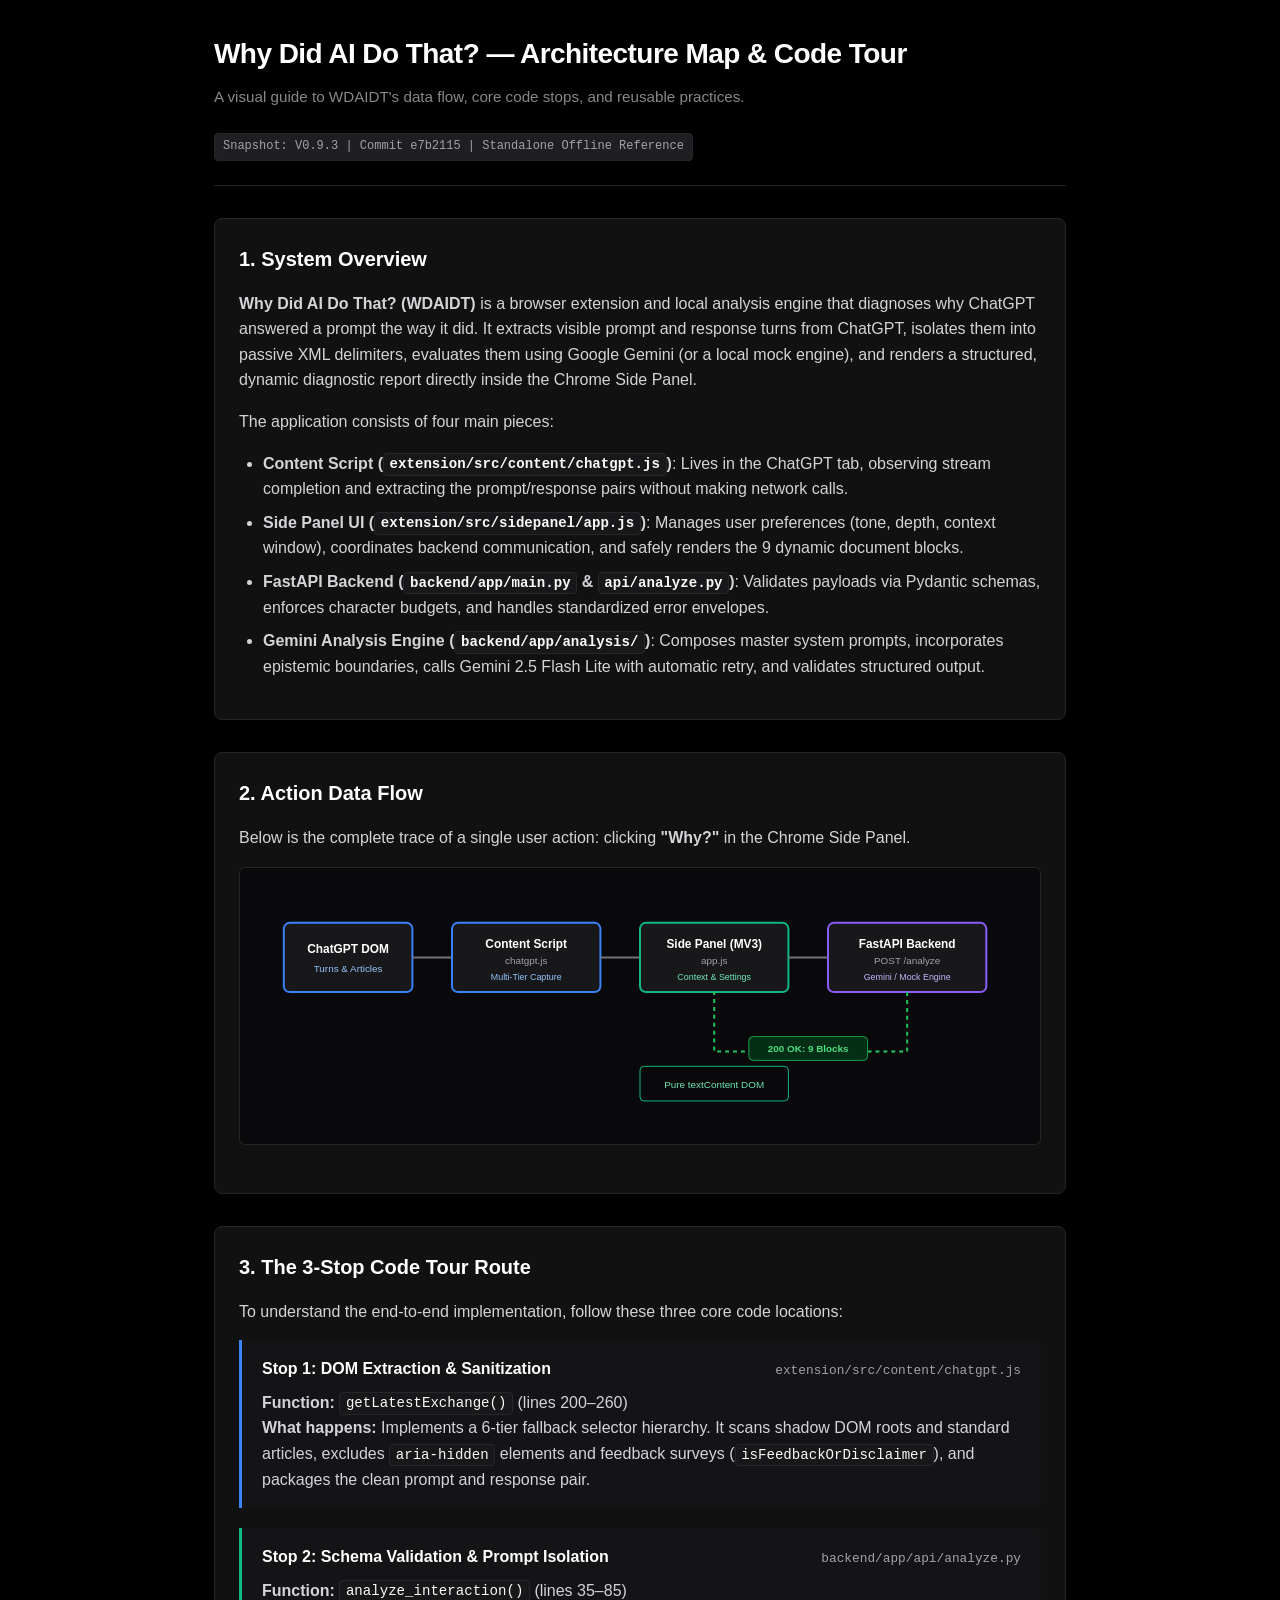
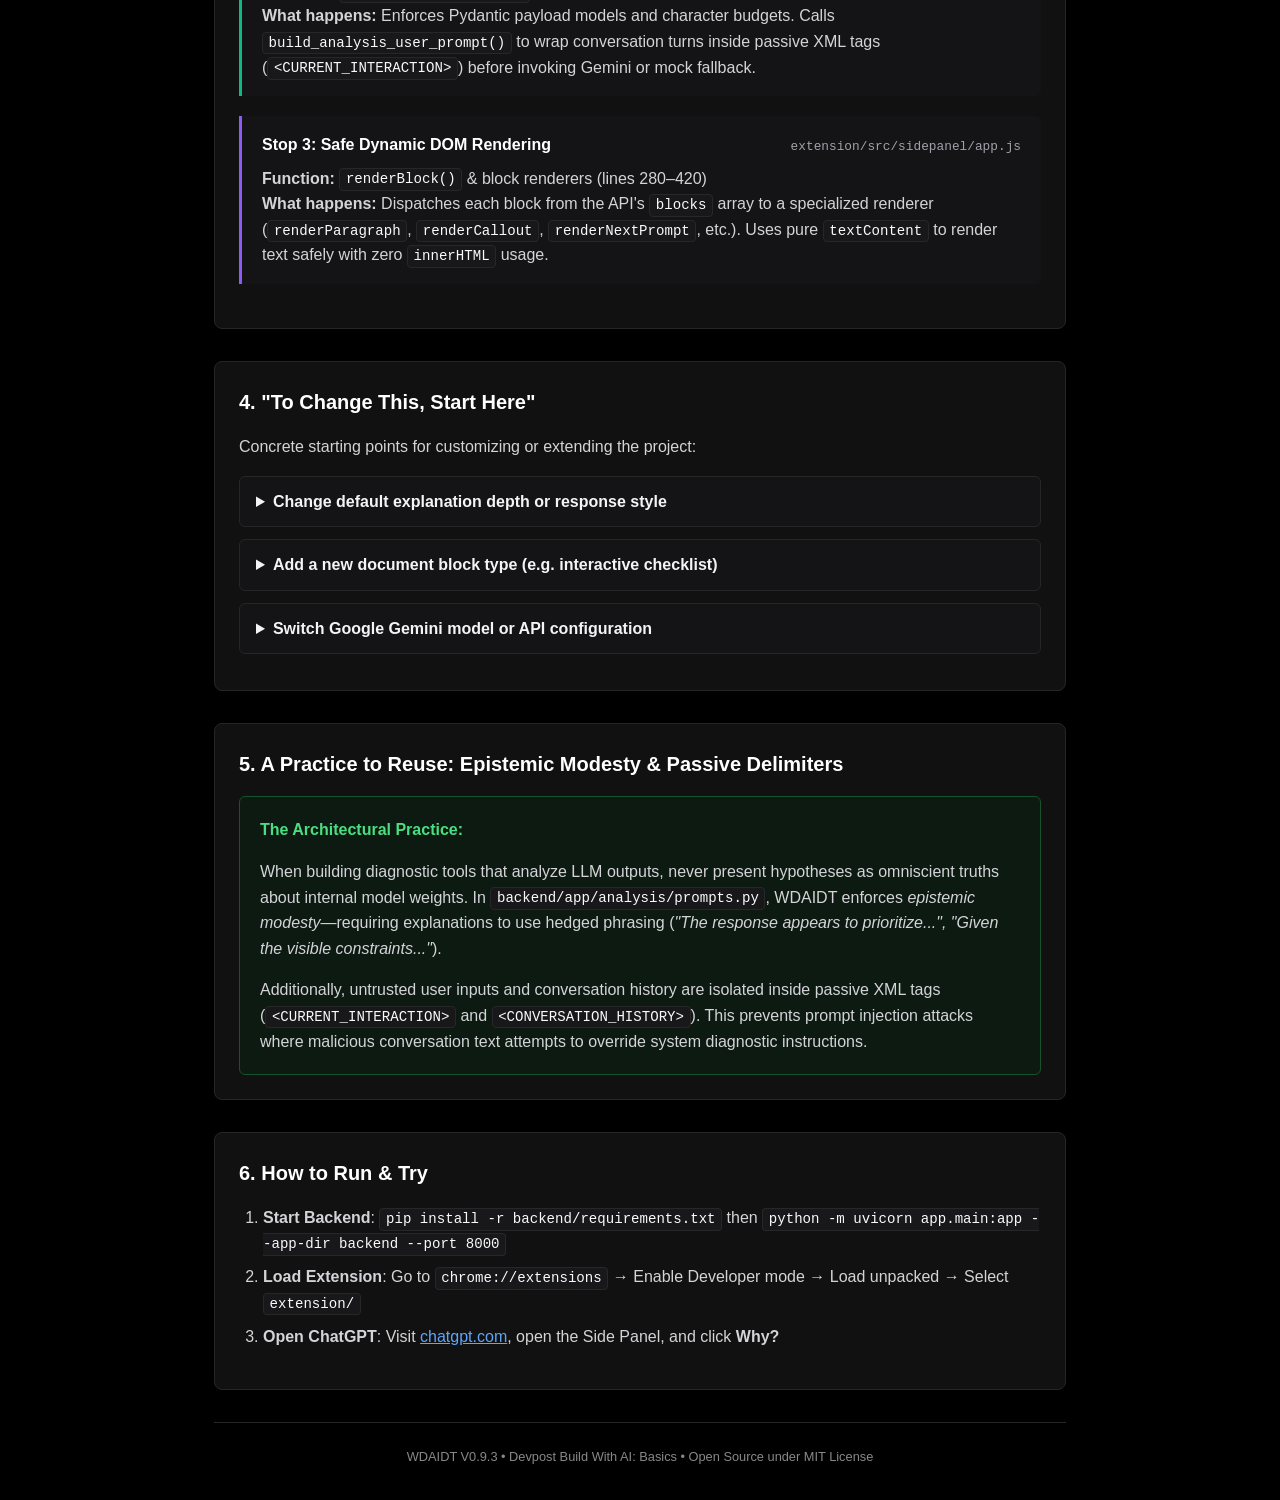
==== devpost/app-map.html @ 645f2733 "Release V0.9.3: Final Skill Pack alignment audit, visual architecture map, and root planning consoli" ====
<!DOCTYPE html>
<html lang="en">
<head>
  <meta charset="UTF-8">
  <meta name="viewport" content="width=device-width, initial-scale=1.0">
  <title>WDAIDT Architecture Map & Code Tour</title>
  <style>
    :root {
      --bg: #000000;
      --card-bg: #111111;
      --border: #262626;
      --text: #e5e5e5;
      --text-muted: #888888;
      --accent: #ffffff;
      --highlight: #22c55e;
      --code-bg: #18181b;
      --badge-bg: #1f1f23;
    }
    * {
      box-sizing: border-box;
      margin: 0;
      padding: 0;
    }
    body {
      background-color: var(--bg);
      color: var(--text);
      font-family: -apple-system, BlinkMacSystemFont, "Segoe UI", Roboto, Helvetica, Arial, sans-serif;
      line-height: 1.6;
      padding: 2rem 1.5rem;
      max-width: 900px;
      margin: 0 auto;
    }
    header {
      border-bottom: 1px solid var(--border);
      padding-bottom: 1.5rem;
      margin-bottom: 2rem;
    }
    h1 {
      font-size: 1.75rem;
      font-weight: 700;
      letter-spacing: -0.02em;
      color: var(--accent);
      margin-bottom: 0.5rem;
    }
    .subtitle {
      color: var(--text-muted);
      font-size: 0.95rem;
    }
    .badge {
      display: inline-block;
      background: var(--badge-bg);
      border: 1px solid var(--border);
      border-radius: 4px;
      padding: 0.2rem 0.5rem;
      font-size: 0.75rem;
      font-family: ui-monospace, SFMono-Regular, Menlo, Monaco, Consolas, monospace;
      color: #a1a1aa;
      margin-top: 0.5rem;
    }
    section {
      background: var(--card-bg);
      border: 1px solid var(--border);
      border-radius: 8px;
      padding: 1.5rem;
      margin-bottom: 2rem;
    }
    h2 {
      font-size: 1.25rem;
      font-weight: 600;
      color: var(--accent);
      margin-bottom: 1rem;
      display: flex;
      align-items: center;
      gap: 0.5rem;
    }
    p {
      margin-bottom: 1rem;
      color: #d4d4d8;
    }
    p:last-child {
      margin-bottom: 0;
    }
    ul, ol {
      margin-left: 1.5rem;
      margin-bottom: 1rem;
      color: #d4d4d8;
    }
    li {
      margin-bottom: 0.5rem;
    }
    code {
      font-family: ui-monospace, SFMono-Regular, Menlo, Monaco, Consolas, monospace;
      background: var(--code-bg);
      padding: 0.15rem 0.35rem;
      border-radius: 4px;
      font-size: 0.88em;
      color: #fafafa;
      border: 1px solid #27272a;
    }
    pre {
      background: var(--code-bg);
      border: 1px solid var(--border);
      border-radius: 6px;
      padding: 1rem;
      overflow-x: auto;
      font-family: ui-monospace, SFMono-Regular, Menlo, Monaco, Consolas, monospace;
      font-size: 0.85rem;
      margin-bottom: 1rem;
      color: #fafafa;
    }
    .diagram-container {
      background: #09090b;
      border: 1px solid var(--border);
      border-radius: 6px;
      padding: 1.5rem;
      margin-bottom: 1.5rem;
      text-align: center;
    }
    svg text {
      font-family: -apple-system, BlinkMacSystemFont, "Segoe UI", Roboto, sans-serif;
    }
    .stop-card {
      border-left: 3px solid #3b82f6;
      background: #141416;
      border-radius: 0 6px 6px 0;
      padding: 1rem 1.25rem;
      margin-bottom: 1.25rem;
    }
    .stop-card:nth-of-type(2) {
      border-left-color: #10b981;
    }
    .stop-card:nth-of-type(3) {
      border-left-color: #8b5cf6;
    }
    .stop-header {
      display: flex;
      justify-content: space-between;
      align-items: baseline;
      margin-bottom: 0.5rem;
    }
    .stop-title {
      font-weight: 600;
      color: #ffffff;
      font-size: 1rem;
    }
    .stop-path {
      font-family: ui-monospace, SFMono-Regular, Menlo, Monaco, Consolas, monospace;
      font-size: 0.8rem;
      color: #a1a1aa;
    }
    details {
      background: #141416;
      border: 1px solid var(--border);
      border-radius: 6px;
      margin-bottom: 0.75rem;
      padding: 0.75rem 1rem;
    }
    summary {
      font-weight: 600;
      color: #f4f4f5;
      cursor: pointer;
      user-select: none;
    }
    details[open] summary {
      margin-bottom: 0.75rem;
    }
    .practice-box {
      background: #0d1a12;
      border: 1px solid #14532d;
      border-radius: 6px;
      padding: 1.25rem;
      color: #bbf7d0;
    }
    .practice-box strong {
      color: #4ade80;
    }
    footer {
      text-align: center;
      color: var(--text-muted);
      font-size: 0.8rem;
      border-top: 1px solid var(--border);
      padding-top: 1.5rem;
      margin-top: 2rem;
    }
  </style>
</head>
<body>

  <header>
    <h1>Why Did AI Do That? — Architecture Map & Code Tour</h1>
    <p class="subtitle">A visual guide to WDAIDT's data flow, core code stops, and reusable practices.</p>
    <div class="badge">Snapshot: V0.9.3 | Commit e7b2115 | Standalone Offline Reference</div>
  </header>

  <!-- 1. Plain-Language Overview -->
  <section>
    <h2>1. System Overview</h2>
    <p>
      <strong>Why Did AI Do That? (WDAIDT)</strong> is a browser extension and local analysis engine that diagnoses why ChatGPT answered a prompt the way it did. It extracts visible prompt and response turns from ChatGPT, isolates them into passive XML delimiters, evaluates them using Google Gemini (or a local mock engine), and renders a structured, dynamic diagnostic report directly inside the Chrome Side Panel.
    </p>
    <p>The application consists of four main pieces:</p>
    <ul>
      <li><strong>Content Script (<code>extension/src/content/chatgpt.js</code>)</strong>: Lives in the ChatGPT tab, observing stream completion and extracting the prompt/response pairs without making network calls.</li>
      <li><strong>Side Panel UI (<code>extension/src/sidepanel/app.js</code>)</strong>: Manages user preferences (tone, depth, context window), coordinates backend communication, and safely renders the 9 dynamic document blocks.</li>
      <li><strong>FastAPI Backend (<code>backend/app/main.py</code> & <code>api/analyze.py</code>)</strong>: Validates payloads via Pydantic schemas, enforces character budgets, and handles standardized error envelopes.</li>
      <li><strong>Gemini Analysis Engine (<code>backend/app/analysis/</code>)</strong>: Composes master system prompts, incorporates epistemic boundaries, calls Gemini 2.5 Flash Lite with automatic retry, and validates structured output.</li>
    </ul>
  </section>

  <!-- 2. End-to-End Visual Data Flow -->
  <section>
    <h2>2. Action Data Flow</h2>
    <p>Below is the complete trace of a single user action: clicking <strong>"Why?"</strong> in the Chrome Side Panel.</p>
    <div class="diagram-container">
      <svg viewBox="0 0 760 220" width="100%" height="220" xmlns="http://www.w3.org/2000/svg">
        <!-- Step 1: ChatGPT DOM -->
        <rect x="20" y="30" width="130" height="70" rx="6" fill="#18181b" stroke="#3b82f6" stroke-width="2"/>
        <text x="85" y="60" fill="#ffffff" font-size="12" font-weight="bold" text-anchor="middle">ChatGPT DOM</text>
        <text x="85" y="80" fill="#93c5fd" font-size="10" text-anchor="middle">Turns &amp; Articles</text>

        <!-- Arrow 1 -> 2 -->
        <path d="M 150 65 L 190 65" stroke="#71717a" stroke-width="2" marker-end="url(#arrow)"/>

        <!-- Step 2: Content Script -->
        <rect x="190" y="30" width="150" height="70" rx="6" fill="#18181b" stroke="#3b82f6" stroke-width="2"/>
        <text x="265" y="55" fill="#ffffff" font-size="12" font-weight="bold" text-anchor="middle">Content Script</text>
        <text x="265" y="72" fill="#a1a1aa" font-size="10" text-anchor="middle">chatgpt.js</text>
        <text x="265" y="88" fill="#93c5fd" font-size="9" text-anchor="middle">Multi-Tier Capture</text>

        <!-- Arrow 2 -> 3 -->
        <path d="M 340 65 L 380 65" stroke="#71717a" stroke-width="2"/>

        <!-- Step 3: Side Panel Controller -->
        <rect x="380" y="30" width="150" height="70" rx="6" fill="#18181b" stroke="#10b981" stroke-width="2"/>
        <text x="455" y="55" fill="#ffffff" font-size="12" font-weight="bold" text-anchor="middle">Side Panel (MV3)</text>
        <text x="455" y="72" fill="#a1a1aa" font-size="10" text-anchor="middle">app.js</text>
        <text x="455" y="88" fill="#6ee7b7" font-size="9" text-anchor="middle">Context &amp; Settings</text>

        <!-- Arrow 3 -> 4 -->
        <path d="M 530 65 L 570 65" stroke="#71717a" stroke-width="2"/>

        <!-- Step 4: FastAPI Backend -->
        <rect x="570" y="30" width="160" height="70" rx="6" fill="#18181b" stroke="#8b5cf6" stroke-width="2"/>
        <text x="650" y="55" fill="#ffffff" font-size="12" font-weight="bold" text-anchor="middle">FastAPI Backend</text>
        <text x="650" y="72" fill="#a1a1aa" font-size="10" text-anchor="middle">POST /analyze</text>
        <text x="650" y="88" fill="#c4b5fd" font-size="9" text-anchor="middle">Gemini / Mock Engine</text>

        <!-- Return Arrow: 4 down and back to 3 -->
        <path d="M 650 100 L 650 160 L 455 160 L 455 100" fill="none" stroke="#22c55e" stroke-width="2" stroke-dasharray="4,4"/>
        <rect x="490" y="145" width="120" height="24" rx="4" fill="#052e16" stroke="#16a34a" stroke-width="1"/>
        <text x="550" y="161" fill="#4ade80" font-size="10" font-weight="bold" text-anchor="middle">200 OK: 9 Blocks</text>

        <!-- Dynamic Render Box -->
        <rect x="380" y="175" width="150" height="35" rx="4" fill="#09090b" stroke="#10b981" stroke-width="1"/>
        <text x="455" y="197" fill="#6ee7b7" font-size="10" text-anchor="middle">Pure textContent DOM</text>
      </svg>
    </div>
  </section>

  <!-- 3. Two-to-Three Stop Code Tour Route -->
  <section>
    <h2>3. The 3-Stop Code Tour Route</h2>
    <p>To understand the end-to-end implementation, follow these three core code locations:</p>

    <!-- Stop 1 -->
    <div class="stop-card">
      <div class="stop-header">
        <span class="stop-title">Stop 1: DOM Extraction &amp; Sanitization</span>
        <span class="stop-path">extension/src/content/chatgpt.js</span>
      </div>
      <p>
        <strong>Function:</strong> <code>getLatestExchange()</code> (lines 200–260)<br>
        <strong>What happens:</strong> Implements a 6-tier fallback selector hierarchy. It scans shadow DOM roots and standard articles, excludes <code>aria-hidden</code> elements and feedback surveys (<code>isFeedbackOrDisclaimer</code>), and packages the clean prompt and response pair.
      </p>
    </div>

    <!-- Stop 2 -->
    <div class="stop-card">
      <div class="stop-header">
        <span class="stop-title">Stop 2: Schema Validation &amp; Prompt Isolation</span>
        <span class="stop-path">backend/app/api/analyze.py</span>
      </div>
      <p>
        <strong>Function:</strong> <code>analyze_interaction()</code> (lines 35–85)<br>
        <strong>What happens:</strong> Enforces Pydantic payload models and character budgets. Calls <code>build_analysis_user_prompt()</code> to wrap conversation turns inside passive XML tags (<code>&lt;CURRENT_INTERACTION&gt;</code>) before invoking Gemini or mock fallback.
      </p>
    </div>

    <!-- Stop 3 -->
    <div class="stop-card">
      <div class="stop-header">
        <span class="stop-title">Stop 3: Safe Dynamic DOM Rendering</span>
        <span class="stop-path">extension/src/sidepanel/app.js</span>
      </div>
      <p>
        <strong>Function:</strong> <code>renderBlock()</code> &amp; block renderers (lines 280–420)<br>
        <strong>What happens:</strong> Dispatches each block from the API's <code>blocks</code> array to a specialized renderer (<code>renderParagraph</code>, <code>renderCallout</code>, <code>renderNextPrompt</code>, etc.). Uses pure <code>textContent</code> to render text safely with zero <code>innerHTML</code> usage.
      </p>
    </div>
  </section>

  <!-- 4. "To Change This, Start Here" Pointers -->
  <section>
    <h2>4. "To Change This, Start Here"</h2>
    <p>Concrete starting points for customizing or extending the project:</p>

    <details>
      <summary>Change default explanation depth or response style</summary>
      <p>Open <code>extension/src/shared/config.js</code>:</p>
      <pre>export const DEFAULT_RESPONSE_STYLE = 'Friendly and conversational';
export const DEFAULT_ANALYSIS_DEPTH = 'Brief';</pre>
      <p>Update these constants to change the initial defaults for new users.</p>
    </details>

    <details>
      <summary>Add a new document block type (e.g. interactive checklist)</summary>
      <p>1. In <code>backend/app/models/analysis.py</code>, add the Pydantic schema to <code>BlockUnion</code>.<br>
         2. In <code>extension/src/sidepanel/app.js</code>, add a <code>renderChecklist(block)</code> helper and register it in <code>renderBlock()</code>.<br>
         3. In <code>backend/app/analysis/prompts.py</code>, document the new block type in the system prompt instructions.</p>
    </details>

    <details>
      <summary>Switch Google Gemini model or API configuration</summary>
      <p>Open <code>backend/app/analysis/analyzer.py</code>:</p>
      <pre>DEFAULT_MODEL = "gemini-2.5-flash-lite"</pre>
      <p>Adjust the model name or change timeout and retry parameters in <code>generate_analysis_with_retry()</code>.</p>
    </details>
  </section>

  <!-- 5. A Practice to Reuse -->
  <section>
    <h2>5. A Practice to Reuse: Epistemic Modesty &amp; Passive Delimiters</h2>
    <div class="practice-box">
      <p><strong>The Architectural Practice:</strong></p>
      <p>
        When building diagnostic tools that analyze LLM outputs, never present hypotheses as omniscient truths about internal model weights. In <code>backend/app/analysis/prompts.py</code>, WDAIDT enforces <em>epistemic modesty</em>—requiring explanations to use hedged phrasing (<em>"The response appears to prioritize...", "Given the visible constraints..."</em>).
      </p>
      <p>
        Additionally, untrusted user inputs and conversation history are isolated inside passive XML tags (<code>&lt;CURRENT_INTERACTION&gt;</code> and <code>&lt;CONVERSATION_HISTORY&gt;</code>). This prevents prompt injection attacks where malicious conversation text attempts to override system diagnostic instructions.
      </p>
    </div>
  </section>

  <!-- 6. How to Run -->
  <section>
    <h2>6. How to Run &amp; Try</h2>
    <ol>
      <li><strong>Start Backend</strong>: <code>pip install -r backend/requirements.txt</code> then <code>python -m uvicorn app.main:app --app-dir backend --port 8000</code></li>
      <li><strong>Load Extension</strong>: Go to <code>chrome://extensions</code> &rarr; Enable Developer mode &rarr; Load unpacked &rarr; Select <code>extension/</code></li>
      <li><strong>Open ChatGPT</strong>: Visit <a href="https://chatgpt.com" style="color: #60a5fa;" target="_blank">chatgpt.com</a>, open the Side Panel, and click <strong>Why?</strong></li>
    </ol>
  </section>

  <footer>
    WDAIDT V0.9.3 &bull; Devpost Build With AI: Basics &bull; Open Source under MIT License
  </footer>

</body>
</html>
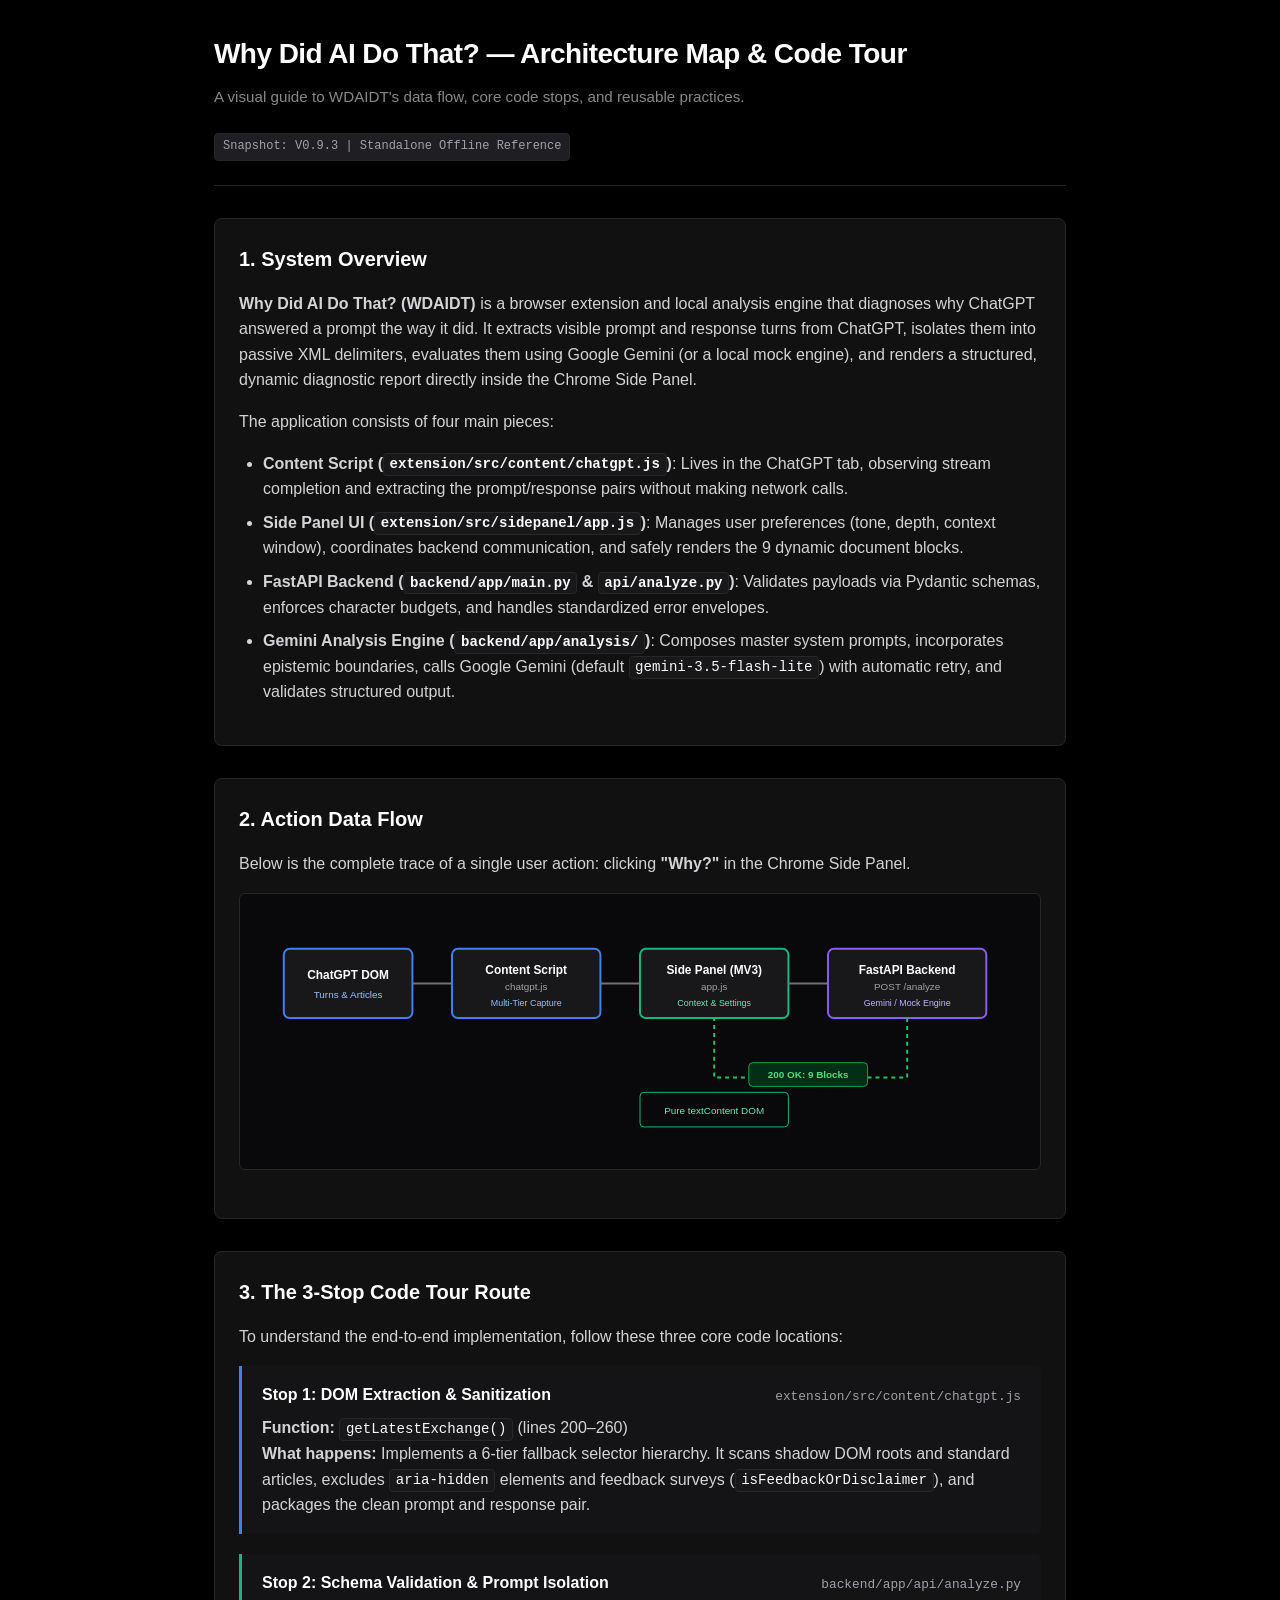
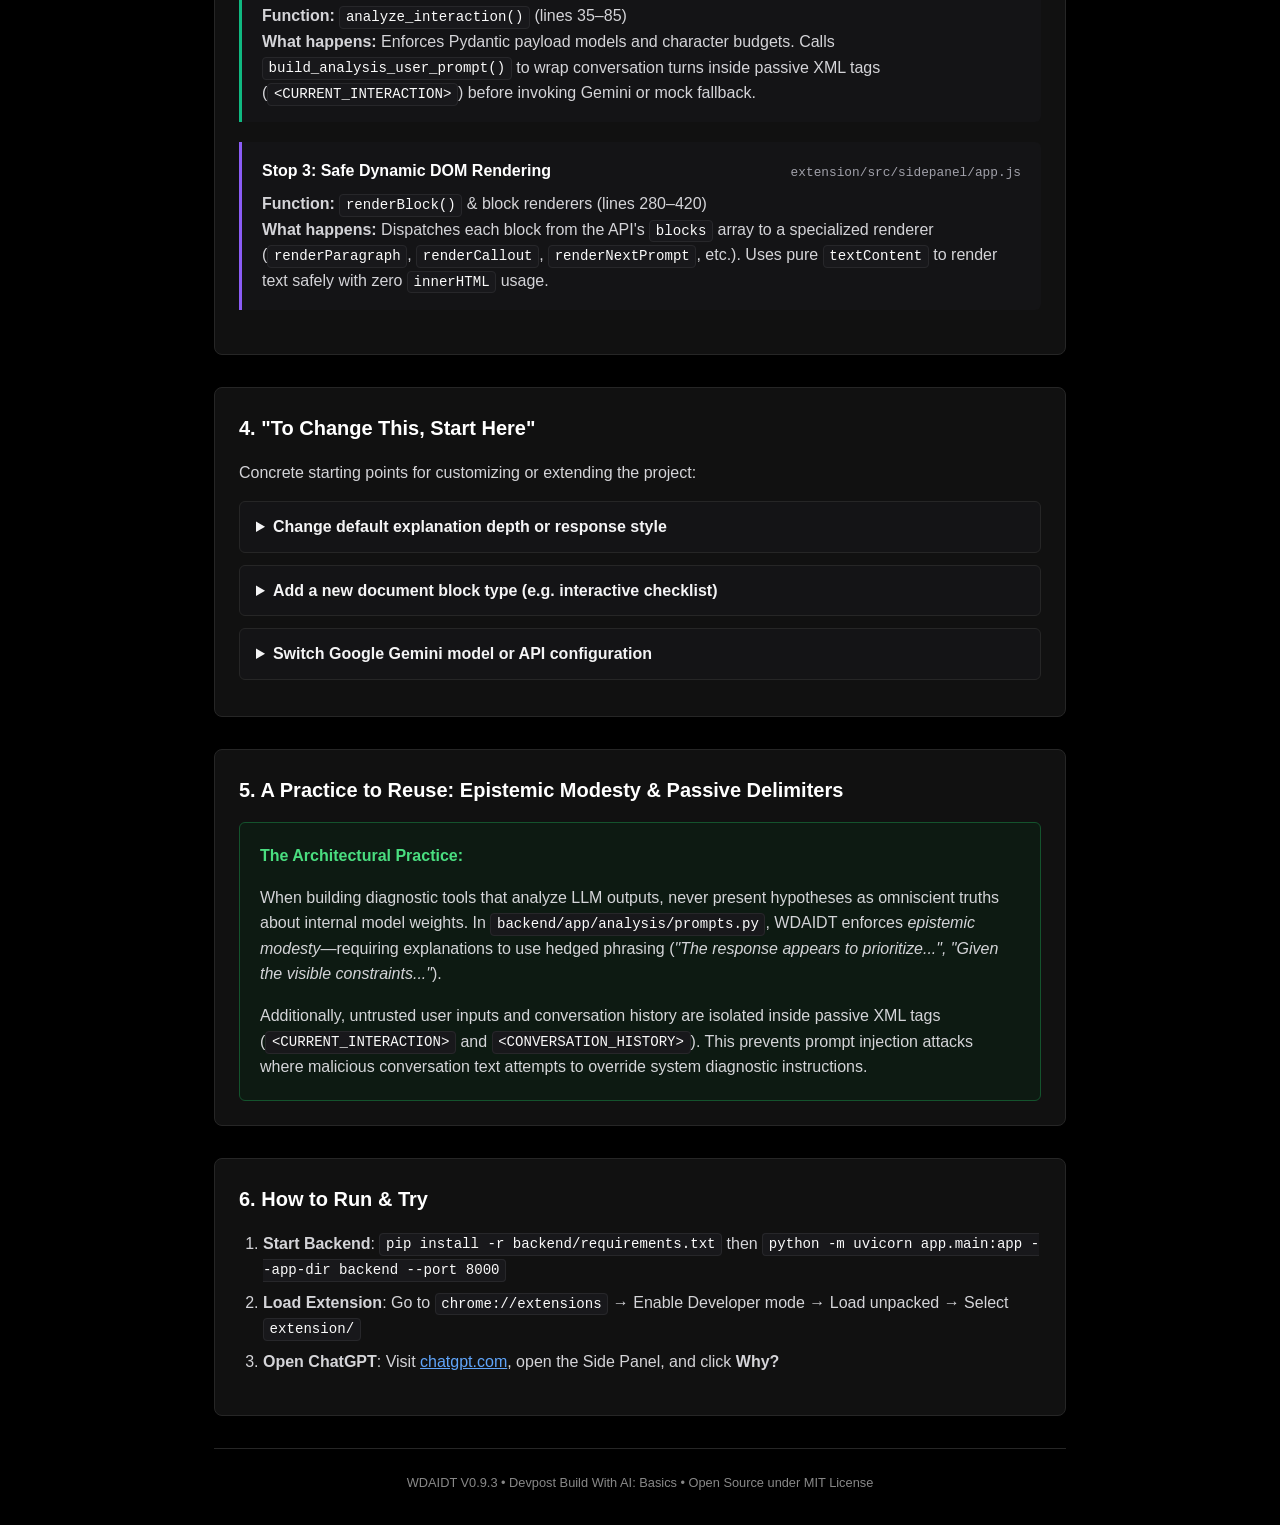
==== commit d5d51ab6: "docs: standardize Gemini model references to gemini-3.5-flash-lite in app-map.html" ====
--- a/devpost/app-map.html
+++ b/devpost/app-map.html
@@ -189,7 +189,7 @@
   <header>
     <h1>Why Did AI Do That? — Architecture Map & Code Tour</h1>
     <p class="subtitle">A visual guide to WDAIDT's data flow, core code stops, and reusable practices.</p>
-    <div class="badge">Snapshot: V0.9.3 | Commit e7b2115 | Standalone Offline Reference</div>
+    <div class="badge">Snapshot: V0.9.3 | Standalone Offline Reference</div>
   </header>
 
   <!-- 1. Plain-Language Overview -->
@@ -203,7 +203,7 @@
       <li><strong>Content Script (<code>extension/src/content/chatgpt.js</code>)</strong>: Lives in the ChatGPT tab, observing stream completion and extracting the prompt/response pairs without making network calls.</li>
       <li><strong>Side Panel UI (<code>extension/src/sidepanel/app.js</code>)</strong>: Manages user preferences (tone, depth, context window), coordinates backend communication, and safely renders the 9 dynamic document blocks.</li>
       <li><strong>FastAPI Backend (<code>backend/app/main.py</code> & <code>api/analyze.py</code>)</strong>: Validates payloads via Pydantic schemas, enforces character budgets, and handles standardized error envelopes.</li>
-      <li><strong>Gemini Analysis Engine (<code>backend/app/analysis/</code>)</strong>: Composes master system prompts, incorporates epistemic boundaries, calls Gemini 2.5 Flash Lite with automatic retry, and validates structured output.</li>
+      <li><strong>Gemini Analysis Engine (<code>backend/app/analysis/</code>)</strong>: Composes master system prompts, incorporates epistemic boundaries, calls Google Gemini (default <code>gemini-3.5-flash-lite</code>) with automatic retry, and validates structured output.</li>
     </ul>
   </section>
 
@@ -321,9 +321,13 @@
 
     <details>
       <summary>Switch Google Gemini model or API configuration</summary>
-      <p>Open <code>backend/app/analysis/analyzer.py</code>:</p>
-      <pre>DEFAULT_MODEL = "gemini-2.5-flash-lite"</pre>
-      <p>Adjust the model name or change timeout and retry parameters in <code>generate_analysis_with_retry()</code>.</p>
+      <p>Set <code>GEMINI_MODEL</code> in <code>backend/.env</code> or modify the default in <code>backend/app/analysis/analyzer.py</code>:</p>
+      <pre># In backend/.env:
+GEMINI_MODEL=gemini-3.5-flash-lite
+
+# Fallback default in backend/app/analysis/analyzer.py:
+os.getenv("GEMINI_MODEL", "gemini-3.5-flash-lite")</pre>
+      <p>Candidate fallback models can also be adjusted in <code>_call_gemini_once()</code>.</p>
     </details>
   </section>
 
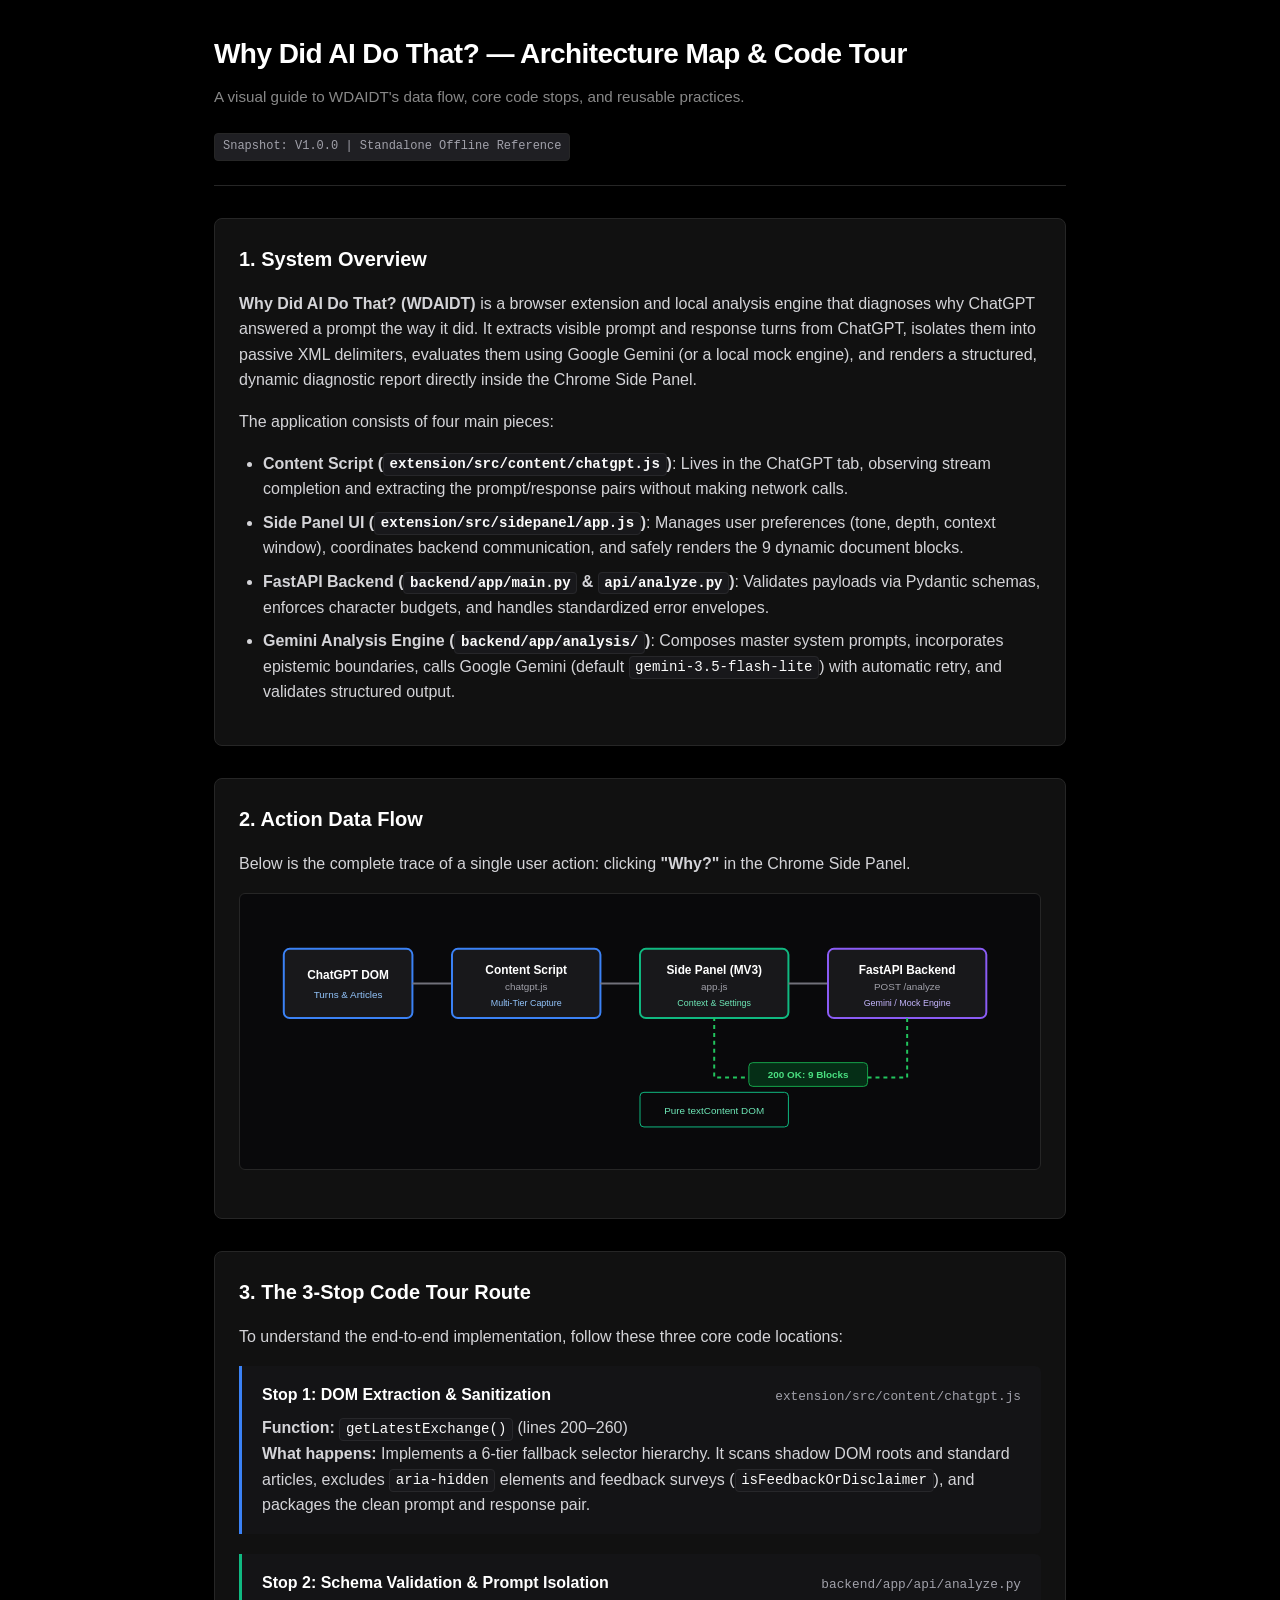
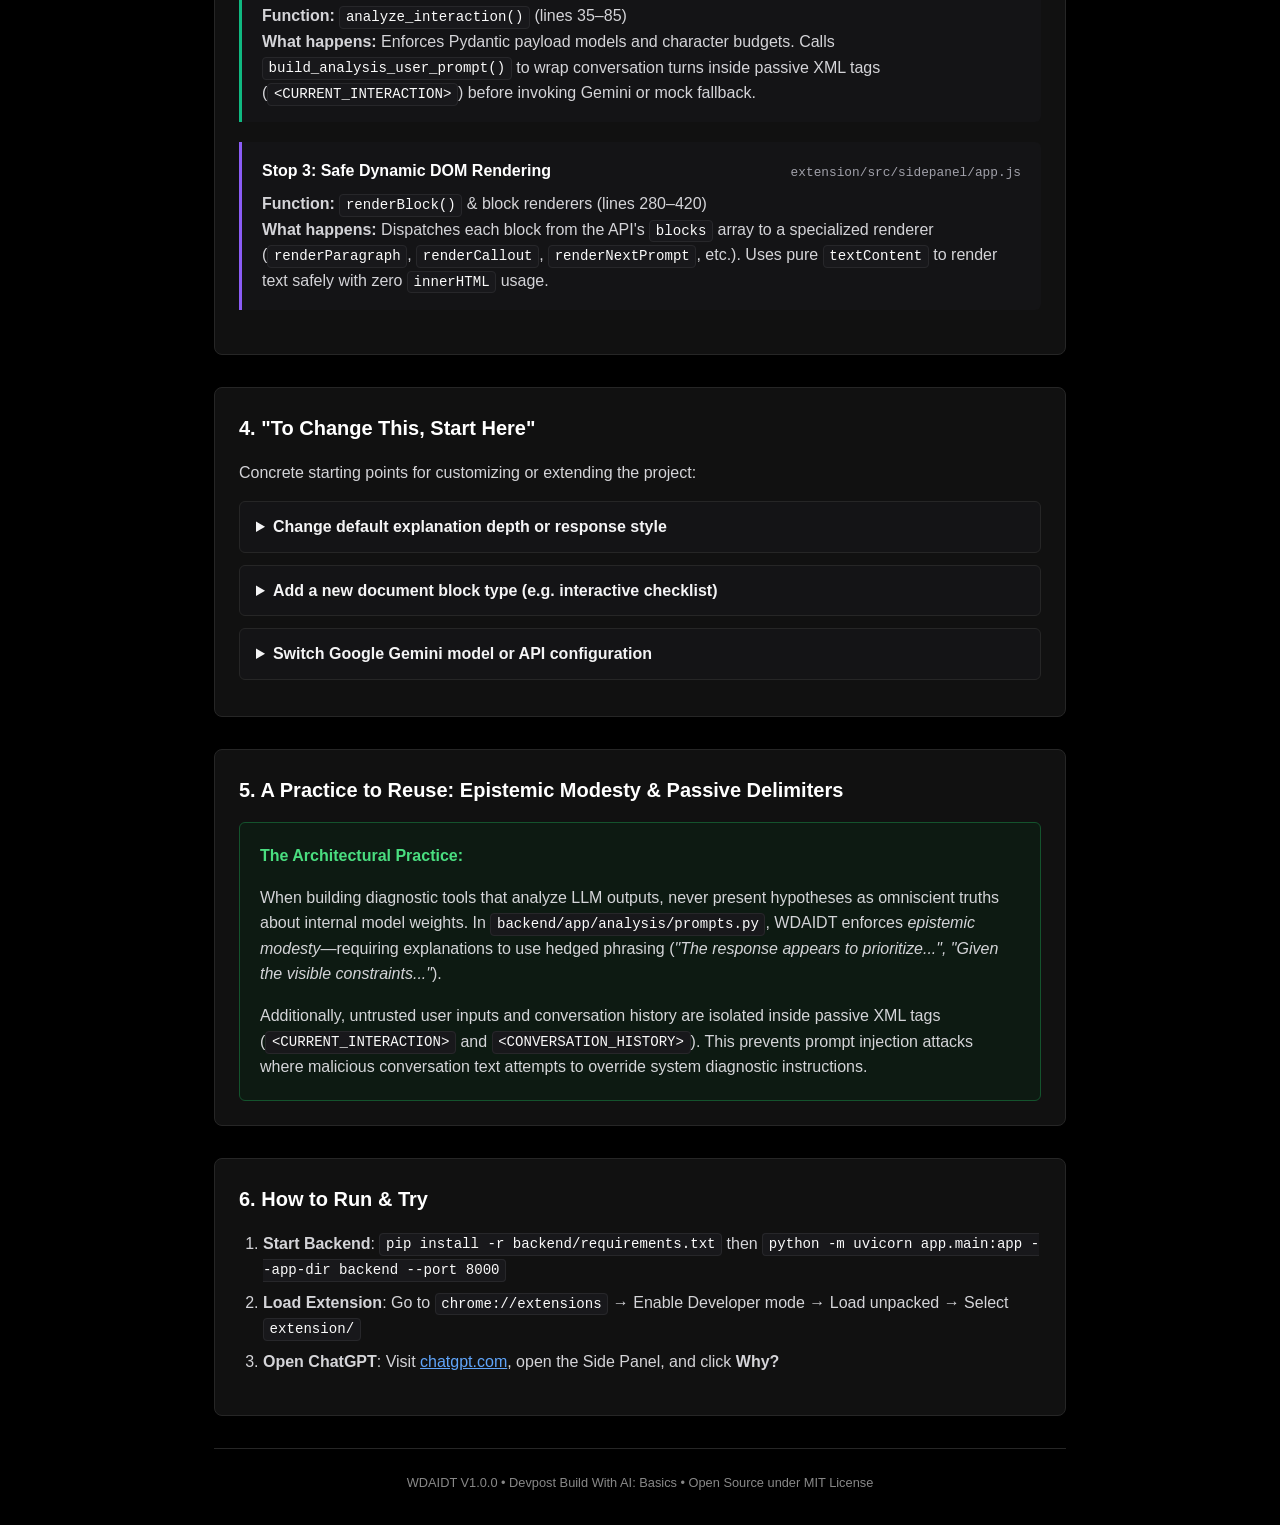
==== commit eddade8d: "Release WDAIDT v1.0.0: Final stabilization, verification, and release preparation" ====
--- a/devpost/app-map.html
+++ b/devpost/app-map.html
@@ -189,7 +189,7 @@
   <header>
     <h1>Why Did AI Do That? — Architecture Map & Code Tour</h1>
     <p class="subtitle">A visual guide to WDAIDT's data flow, core code stops, and reusable practices.</p>
-    <div class="badge">Snapshot: V0.9.3 | Standalone Offline Reference</div>
+    <div class="badge">Snapshot: V1.0.0 | Standalone Offline Reference</div>
   </header>
 
   <!-- 1. Plain-Language Overview -->
@@ -356,7 +356,7 @@
   </section>
 
   <footer>
-    WDAIDT V0.9.3 &bull; Devpost Build With AI: Basics &bull; Open Source under MIT License
+    WDAIDT V1.0.0 &bull; Devpost Build With AI: Basics &bull; Open Source under MIT License
   </footer>
 
 </body>
